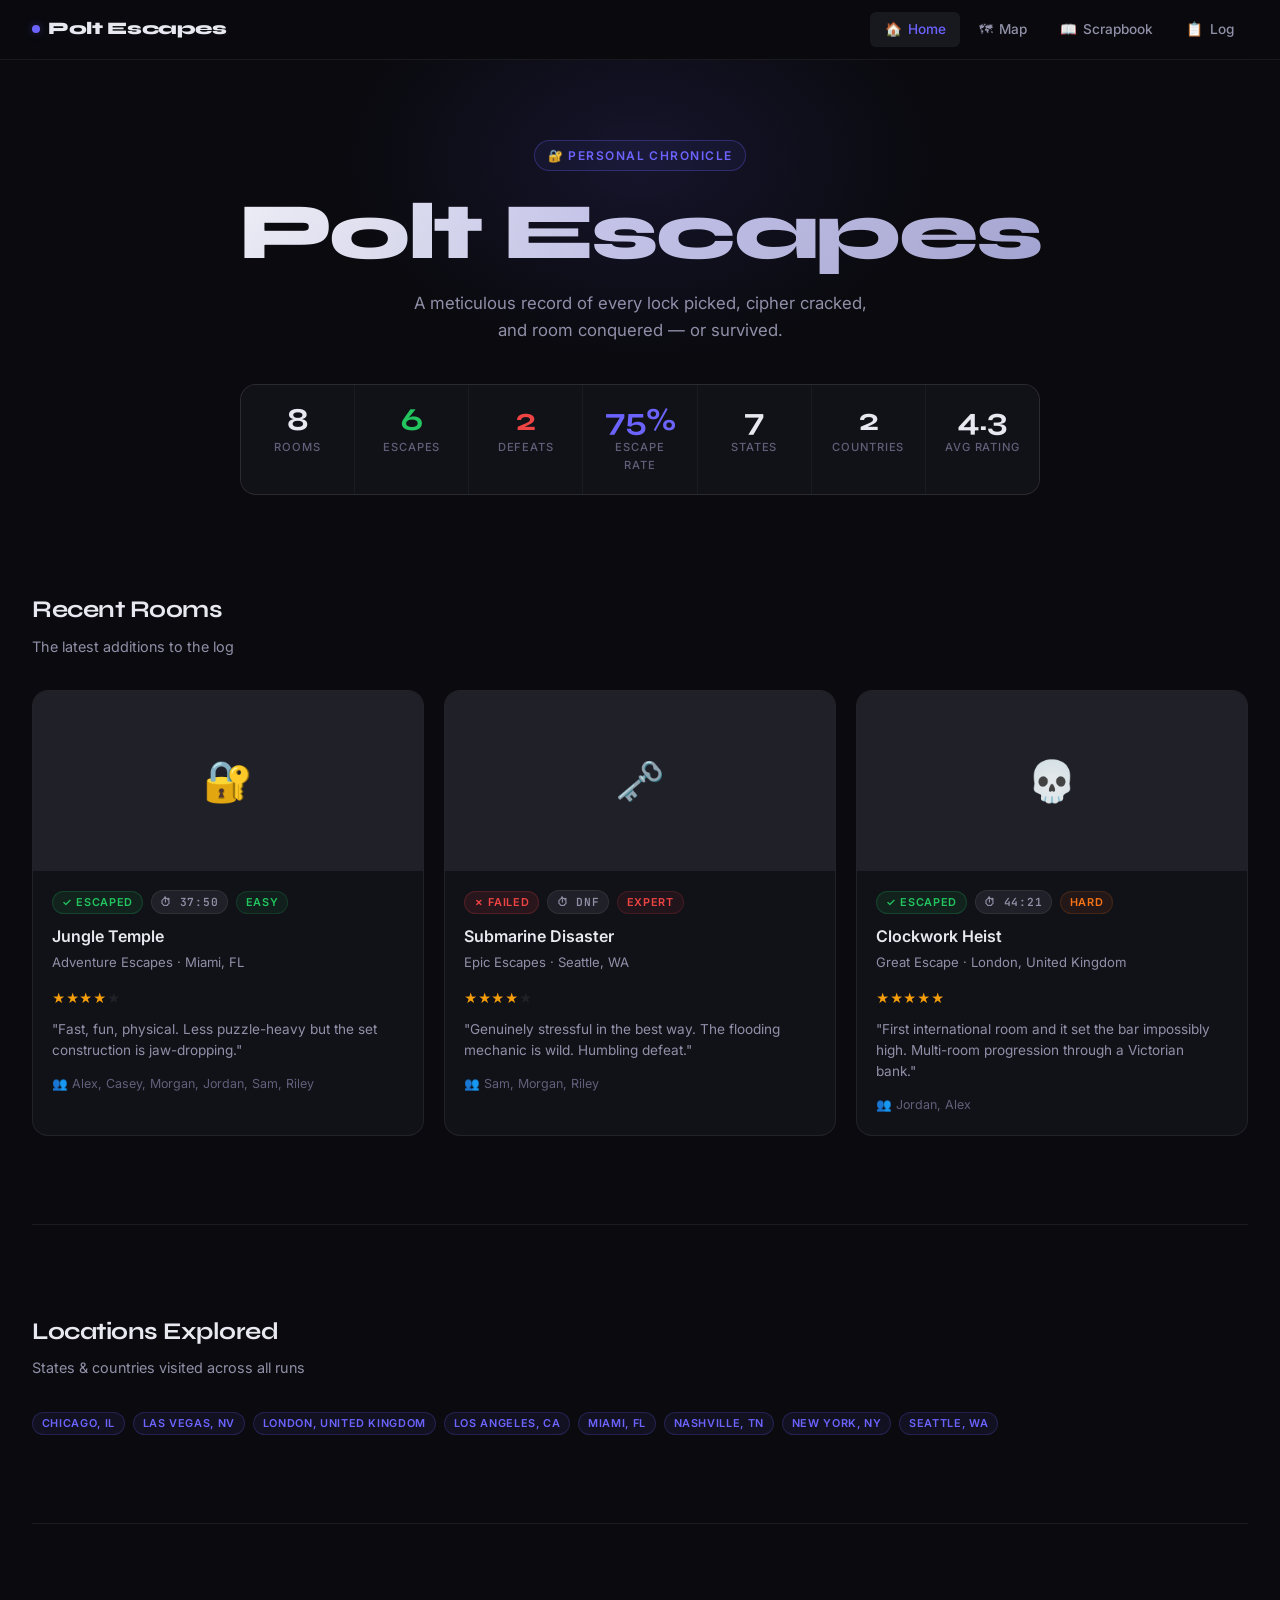
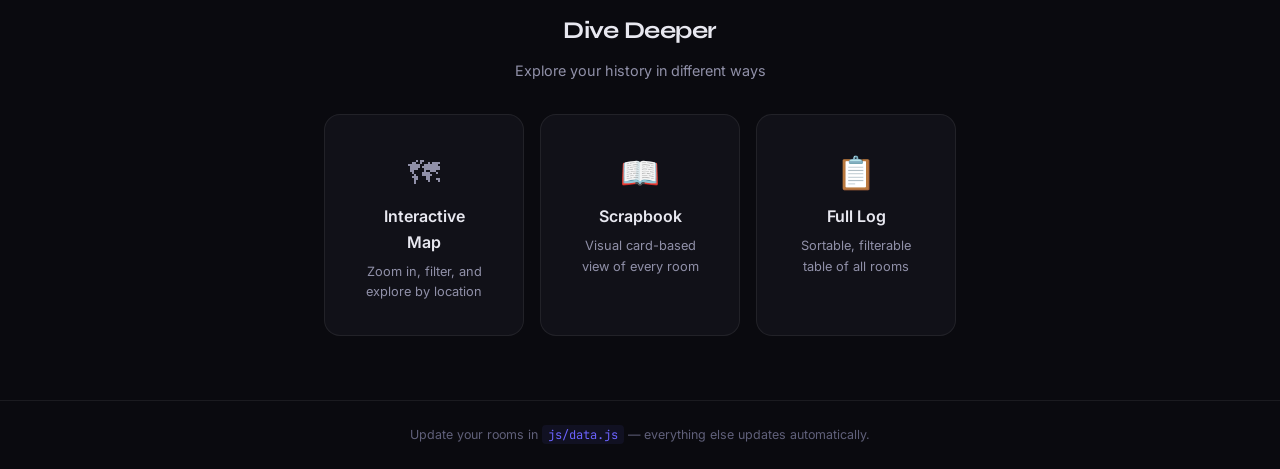
==== index.html @ 911dbf92 "Initial Commit" ====
<!DOCTYPE html>
<html lang="en">
<head>
  <meta charset="UTF-8">
  <meta name="viewport" content="width=device-width, initial-scale=1.0">
  <title>Polt Escapes</title>
  <link rel="stylesheet" href="css/style.css">
</head>
<body>
<div class="page">

  <div class="hero">
    <div class="hero-eyebrow">🔐 Personal Chronicle</div>
    <h1>Polt Escapes</h1>
    <p>A meticulous record of every lock picked, cipher cracked, and room conquered — or survived.</p>
    <div class="stats-row" id="stats-row"></div>
  </div>

  <div class="container">

    <section class="section">
      <div class="section-title">Recent Rooms</div>
      <div class="section-sub">The latest additions to the log</div>
      <div class="grid-3" id="recent-grid"></div>
    </section>

    <hr class="divider">

    <section class="section">
      <div class="section-title">Locations Explored</div>
      <div class="section-sub">States &amp; countries visited across all runs</div>
      <div id="locations-list" style="display:flex;gap:0.5rem;flex-wrap:wrap;"></div>
    </section>

    <hr class="divider">

    <section class="section" style="text-align:center;padding-bottom:4rem;">
      <div class="section-title" style="margin-bottom:0.5rem;">Dive Deeper</div>
      <div class="section-sub">Explore your history in different ways</div>
      <div style="display:flex;gap:1rem;justify-content:center;flex-wrap:wrap;margin-top:1.5rem;">
        <a href="pages/map.html" class="cta-card">
          <span style="font-size:2rem;">🗺</span>
          <strong>Interactive Map</strong>
          <span>Zoom in, filter, and explore by location</span>
        </a>
        <a href="pages/scrapbook.html" class="cta-card">
          <span style="font-size:2rem;">📖</span>
          <strong>Scrapbook</strong>
          <span>Visual card-based view of every room</span>
        </a>
        <a href="pages/log.html" class="cta-card">
          <span style="font-size:2rem;">📋</span>
          <strong>Full Log</strong>
          <span>Sortable, filterable table of all rooms</span>
        </a>
      </div>
    </section>

  </div>
</div>

<footer>
  Update your rooms in <code>js/data.js</code> — everything else updates automatically.
</footer>

<script src="js/data.js"></script>
<script src="js/nav.js"></script>
<script src="js/utils.js"></script>
<script>
injectNav('');

document.addEventListener('DOMContentLoaded', () => {
  // Stats
  const s = computeStats();
  document.getElementById('stats-row').innerHTML = `
    <div class="stat-cell"><div class="num">${s.total}</div><div class="lbl">Rooms</div></div>
    <div class="stat-cell"><div class="num success">${s.escaped}</div><div class="lbl">Escapes</div></div>
    <div class="stat-cell"><div class="num fail">${s.failed}</div><div class="lbl">Defeats</div></div>
    <div class="stat-cell"><div class="num accent">${s.rate}%</div><div class="lbl">Escape Rate</div></div>
    <div class="stat-cell"><div class="num">${s.states}</div><div class="lbl">States</div></div>
    <div class="stat-cell"><div class="num">${s.countries}</div><div class="lbl">Countries</div></div>
    <div class="stat-cell"><div class="num">${s.avgRating}</div><div class="lbl">Avg Rating</div></div>
  `;

  // Recent rooms (last 3)
  const recent = [...ROOMS].sort((a, b) => b.date.localeCompare(a.date)).slice(0, 3);
  document.getElementById('recent-grid').innerHTML = recent.map((r, i) => `
    <div class="card">
      <div class="card-img">${r.photo ? `<img src="${r.photo}" alt="${r.name}" style="width:100%;height:180px;object-fit:cover;">` : roomEmoji(i)}</div>
      <div class="card-content">
        <div class="card-meta">
          ${outcomeBadge(r.outcome)}
          ${timeBadge(r.time)}
          ${difficultyBadge(r.difficulty)}
        </div>
        <div class="card-title-text">${r.name}</div>
        <div class="card-venue">${r.venue} · ${locationStr(r)}</div>
        ${r.rating ? starsHTML(r.rating) : ''}
        ${r.review ? `<div class="card-review" style="margin-top:0.6rem;">"${r.review}"</div>` : ''}
        ${r.group?.length ? `<div class="card-crew" style="margin-top:0.6rem;">👥 ${r.group.join(', ')}</div>` : ''}
      </div>
    </div>
  `).join('');

  // Locations
  const locs = [...new Set(ROOMS.map(r => [r.city, r.state || r.country].filter(Boolean).join(', ')))].sort();
  document.getElementById('locations-list').innerHTML = locs.map(l =>
    `<span class="badge badge-loc">${l}</span>`).join('');
});
</script>

<style>
.cta-card {
  display: flex;
  flex-direction: column;
  align-items: center;
  gap: 0.4rem;
  padding: 2rem 2.5rem;
  background: var(--bg-1);
  border: 1px solid var(--border);
  border-radius: var(--radius-lg);
  color: var(--text);
  text-align: center;
  width: 200px;
  transition: border-color var(--transition), transform var(--transition), box-shadow var(--transition);
}
.cta-card:hover {
  border-color: var(--accent);
  transform: translateY(-3px);
  box-shadow: 0 0 24px rgba(108,99,255,0.15);
}
.cta-card strong { font-size: 1rem; font-weight: 600; }
.cta-card span { font-size: 0.8rem; color: var(--text-2); }
</style>
</body>
</html>
---- css/style.css ----
@import url('https://fonts.googleapis.com/css2?family=Inter:wght@300;400;500;600;700&family=Syne:wght@600;700;800&family=JetBrains+Mono:wght@400;500&display=swap');

/* ===================== TOKENS ===================== */
:root {
  --bg:          #0a0a0f;
  --bg-1:        #111118;
  --bg-2:        #18181f;
  --bg-3:        #202028;
  --border:      rgba(255,255,255,0.07);
  --border-hi:   rgba(255,255,255,0.14);
  --text:        #e8e8f0;
  --text-2:      #9090a8;
  --text-3:      #60607a;
  --accent:      #6c63ff;
  --accent-glow: rgba(108,99,255,0.35);
  --accent-2:    #00d4aa;
  --success:     #22c55e;
  --fail:        #ef4444;
  --gold:        #f59e0b;
  --nav-h:       60px;
  --radius:      10px;
  --radius-lg:   16px;
  --transition:  0.18s ease;
}

/* ===================== RESET ===================== */
*, *::before, *::after { box-sizing: border-box; margin: 0; padding: 0; }
html { scroll-behavior: smooth; }
body {
  background: var(--bg);
  color: var(--text);
  font-family: 'Inter', system-ui, sans-serif;
  font-size: 15px;
  line-height: 1.6;
  min-height: 100vh;
  -webkit-font-smoothing: antialiased;
}
a { color: inherit; text-decoration: none; }
img { display: block; max-width: 100%; }
button { cursor: pointer; font-family: inherit; }

/* ===================== SCROLLBAR ===================== */
::-webkit-scrollbar { width: 6px; height: 6px; }
::-webkit-scrollbar-track { background: var(--bg-1); }
::-webkit-scrollbar-thumb { background: var(--bg-3); border-radius: 99px; }

/* ===================== NAV ===================== */
.nav {
  position: fixed;
  top: 0; left: 0; right: 0;
  height: var(--nav-h);
  background: rgba(10,10,15,0.85);
  backdrop-filter: blur(16px);
  -webkit-backdrop-filter: blur(16px);
  border-bottom: 1px solid var(--border);
  z-index: 1000;
  display: flex;
  align-items: center;
  padding: 0 2rem;
  gap: 2rem;
}

.nav-logo {
  font-family: 'Syne', sans-serif;
  font-weight: 800;
  font-size: 1.1rem;
  letter-spacing: -0.02em;
  color: var(--text);
  display: flex;
  align-items: center;
  gap: 0.5rem;
  margin-right: auto;
}

.nav-logo .dot {
  width: 8px; height: 8px;
  border-radius: 50%;
  background: var(--accent);
  box-shadow: 0 0 8px var(--accent-glow);
}

.nav-links {
  display: flex;
  gap: 0.25rem;
  list-style: none;
}

.nav-links a {
  display: flex;
  align-items: center;
  gap: 0.4rem;
  padding: 0.4rem 0.9rem;
  border-radius: 6px;
  font-size: 0.85rem;
  font-weight: 500;
  color: var(--text-2);
  transition: color var(--transition), background var(--transition);
}

.nav-links a:hover,
.nav-links a.active {
  color: var(--text);
  background: var(--bg-2);
}

.nav-links a.active {
  color: var(--accent);
}

/* ===================== PAGE WRAPPER ===================== */
.page {
  padding-top: var(--nav-h);
  min-height: 100vh;
}

/* ===================== HERO ===================== */
.hero {
  padding: 5rem 2rem 3rem;
  text-align: center;
  position: relative;
  overflow: hidden;
}

.hero::before {
  content: '';
  position: absolute;
  top: -100px; left: 50%; transform: translateX(-50%);
  width: 600px; height: 400px;
  background: radial-gradient(ellipse, rgba(108,99,255,0.12) 0%, transparent 70%);
  pointer-events: none;
}

.hero-eyebrow {
  display: inline-flex;
  align-items: center;
  gap: 0.5rem;
  font-size: 0.75rem;
  font-weight: 600;
  letter-spacing: 0.12em;
  text-transform: uppercase;
  color: var(--accent);
  margin-bottom: 1.2rem;
  padding: 0.3rem 0.8rem;
  border: 1px solid rgba(108,99,255,0.3);
  border-radius: 99px;
  background: rgba(108,99,255,0.06);
}

.hero h1 {
  font-family: 'Syne', sans-serif;
  font-weight: 800;
  font-size: clamp(2.5rem, 7vw, 5rem);
  letter-spacing: -0.03em;
  line-height: 1.05;
  background: linear-gradient(135deg, #fff 0%, #9090c8 100%);
  -webkit-background-clip: text;
  -webkit-text-fill-color: transparent;
  background-clip: text;
  margin-bottom: 1rem;
}

.hero p {
  font-size: 1.05rem;
  color: var(--text-2);
  max-width: 480px;
  margin: 0 auto 2.5rem;
}

/* ===================== STATS ROW ===================== */
.stats-row {
  display: flex;
  justify-content: center;
  gap: 1px;
  background: var(--border);
  border: 1px solid var(--border);
  border-radius: var(--radius-lg);
  overflow: hidden;
  max-width: 800px;
  margin: 0 auto;
}

.stat-cell {
  flex: 1;
  padding: 1.2rem 1rem;
  text-align: center;
  background: var(--bg-1);
  min-width: 100px;
}

.stat-cell .num {
  font-family: 'Syne', sans-serif;
  font-size: 2rem;
  font-weight: 700;
  letter-spacing: -0.03em;
  color: var(--text);
  line-height: 1;
  margin-bottom: 0.2rem;
}

.stat-cell .num.accent { color: var(--accent); }
.stat-cell .num.success { color: var(--success); }
.stat-cell .num.fail { color: var(--fail); }

.stat-cell .lbl {
  font-size: 0.7rem;
  font-weight: 500;
  letter-spacing: 0.08em;
  text-transform: uppercase;
  color: var(--text-3);
}

/* ===================== CONTAINER ===================== */
.container {
  max-width: 1280px;
  margin: 0 auto;
  padding: 0 2rem;
}

/* ===================== SECTION ===================== */
.section { padding: 3rem 0; }

.section-title {
  font-family: 'Syne', sans-serif;
  font-size: 1.5rem;
  font-weight: 700;
  letter-spacing: -0.02em;
  color: var(--text);
  margin-bottom: 0.35rem;
}

.section-sub {
  font-size: 0.9rem;
  color: var(--text-2);
  margin-bottom: 2rem;
}

/* ===================== CARDS ===================== */
.card {
  background: var(--bg-1);
  border: 1px solid var(--border);
  border-radius: var(--radius-lg);
  overflow: hidden;
  transition: border-color var(--transition), transform var(--transition), box-shadow var(--transition);
}

.card:hover {
  border-color: var(--border-hi);
  transform: translateY(-2px);
  box-shadow: 0 12px 40px rgba(0,0,0,0.4);
}

.card-img {
  width: 100%; height: 180px;
  object-fit: cover;
  background: var(--bg-3);
  display: flex;
  align-items: center;
  justify-content: center;
  font-size: 2.5rem;
  color: var(--text-3);
  letter-spacing: 0;
}

.card-content { padding: 1.2rem; }

.card-meta {
  display: flex;
  align-items: center;
  gap: 0.5rem;
  margin-bottom: 0.6rem;
  flex-wrap: wrap;
}

.card-title-text {
  font-weight: 600;
  font-size: 1rem;
  margin-bottom: 0.15rem;
  color: var(--text);
}

.card-venue {
  font-size: 0.82rem;
  color: var(--text-2);
  margin-bottom: 0.8rem;
}

.card-review {
  font-size: 0.85rem;
  color: var(--text-2);
  line-height: 1.55;
  margin-bottom: 0.8rem;
  display: -webkit-box;
  -webkit-line-clamp: 3;
  -webkit-box-orient: vertical;
  overflow: hidden;
}

.card-crew {
  font-size: 0.78rem;
  color: var(--text-3);
}

/* ===================== BADGES ===================== */
.badge {
  display: inline-flex;
  align-items: center;
  gap: 0.25rem;
  font-size: 0.68rem;
  font-weight: 600;
  letter-spacing: 0.06em;
  text-transform: uppercase;
  padding: 0.2rem 0.55rem;
  border-radius: 99px;
  border: 1px solid transparent;
  line-height: 1.4;
}

.badge-escaped {
  color: var(--success);
  background: rgba(34,197,94,0.1);
  border-color: rgba(34,197,94,0.2);
}

.badge-failed {
  color: var(--fail);
  background: rgba(239,68,68,0.1);
  border-color: rgba(239,68,68,0.2);
}

.badge-time {
  color: var(--text-2);
  background: var(--bg-3);
  border-color: var(--border);
  font-family: 'JetBrains Mono', monospace;
  font-size: 0.7rem;
}

.badge-diff-easy   { color: var(--success); background: rgba(34,197,94,0.08); border-color: rgba(34,197,94,0.15); }
.badge-diff-medium { color: var(--gold);    background: rgba(245,158,11,0.08); border-color: rgba(245,158,11,0.15); }
.badge-diff-hard   { color: #f97316;        background: rgba(249,115,22,0.08); border-color: rgba(249,115,22,0.15); }
.badge-diff-expert { color: var(--fail);    background: rgba(239,68,68,0.08);  border-color: rgba(239,68,68,0.15); }

.badge-loc {
  color: var(--accent);
  background: rgba(108,99,255,0.08);
  border-color: rgba(108,99,255,0.2);
}

/* ===================== STARS ===================== */
.stars { color: var(--gold); font-size: 0.8rem; letter-spacing: 0.05em; }
.stars .off { color: var(--bg-3); }

/* ===================== FILTERS ===================== */
.filters-bar {
  display: flex;
  gap: 0.75rem;
  flex-wrap: wrap;
  align-items: center;
  padding: 1rem 1.25rem;
  background: var(--bg-1);
  border: 1px solid var(--border);
  border-radius: var(--radius);
  margin-bottom: 1.5rem;
}

.filter-group {
  display: flex;
  align-items: center;
  gap: 0.5rem;
}

.filter-label {
  font-size: 0.72rem;
  font-weight: 600;
  letter-spacing: 0.08em;
  text-transform: uppercase;
  color: var(--text-3);
  white-space: nowrap;
}

.filter-input,
.filter-select {
  background: var(--bg-2);
  border: 1px solid var(--border);
  border-radius: 6px;
  color: var(--text);
  font-family: 'Inter', sans-serif;
  font-size: 0.85rem;
  padding: 0.4rem 0.7rem;
  outline: none;
  transition: border-color var(--transition);
  appearance: none;
}

.filter-select {
  padding-right: 1.8rem;
  background-image: url("data:image/svg+xml,%3Csvg xmlns='http://www.w3.org/2000/svg' width='10' height='6'%3E%3Cpath d='M0 0l5 6 5-6z' fill='%2360607a'/%3E%3C/svg%3E");
  background-repeat: no-repeat;
  background-position: right 0.6rem center;
  cursor: pointer;
}

.filter-input:focus, .filter-select:focus {
  border-color: var(--accent);
  box-shadow: 0 0 0 3px var(--accent-glow);
}

.filter-input { min-width: 200px; }

.filter-count {
  margin-left: auto;
  font-size: 0.78rem;
  color: var(--text-3);
  font-variant-numeric: tabular-nums;
}

/* ===================== TABLE ===================== */
.table-wrap { overflow-x: auto; border-radius: var(--radius); border: 1px solid var(--border); }

table { width: 100%; border-collapse: collapse; }

thead {
  background: var(--bg-2);
  border-bottom: 1px solid var(--border);
}

th {
  font-size: 0.7rem;
  font-weight: 600;
  letter-spacing: 0.1em;
  text-transform: uppercase;
  color: var(--text-3);
  padding: 0.75rem 1.1rem;
  text-align: left;
  white-space: nowrap;
  cursor: pointer;
  user-select: none;
  transition: color var(--transition);
}

th:hover { color: var(--text); }
th.sort-asc::after  { content: '  ↑'; }
th.sort-desc::after { content: '  ↓'; }

td {
  padding: 0.85rem 1.1rem;
  border-bottom: 1px solid var(--border);
  font-size: 0.9rem;
  vertical-align: middle;
}

tr:last-child td { border-bottom: none; }
tr:hover td { background: rgba(255,255,255,0.02); }

.td-room strong { display: block; font-weight: 500; margin-bottom: 0.1rem; }
.td-room span { font-size: 0.8rem; color: var(--text-2); font-style: italic; }
.td-date { font-family: 'JetBrains Mono', monospace; font-size: 0.8rem; color: var(--text-2); white-space: nowrap; }
.td-loc { font-size: 0.82rem; color: var(--text-2); }
.td-time { font-family: 'JetBrains Mono', monospace; font-size: 0.82rem; }

/* ===================== GRID LAYOUTS ===================== */
.grid-3 {
  display: grid;
  grid-template-columns: repeat(auto-fill, minmax(300px, 1fr));
  gap: 1.25rem;
}

/* ===================== EMPTY STATE ===================== */
.empty {
  text-align: center;
  padding: 4rem 2rem;
  color: var(--text-3);
}

.empty .icon { font-size: 2.5rem; margin-bottom: 1rem; opacity: 0.4; }
.empty p { font-size: 0.9rem; }

/* ===================== CHIP TAGS ===================== */
.tags { display: flex; gap: 0.4rem; flex-wrap: wrap; }

/* ===================== DIVIDER ===================== */
.divider {
  border: none;
  border-top: 1px solid var(--border);
  margin: 2.5rem 0;
}

/* ===================== FOOTER ===================== */
footer {
  border-top: 1px solid var(--border);
  padding: 1.5rem 2rem;
  text-align: center;
  font-size: 0.78rem;
  color: var(--text-3);
}

footer code {
  font-family: 'JetBrains Mono', monospace;
  color: var(--accent);
  background: rgba(108,99,255,0.08);
  padding: 0.1rem 0.4rem;
  border-radius: 4px;
  font-size: 0.75rem;
}

/* ===================== RESPONSIVE ===================== */
@media (max-width: 680px) {
  .nav-links a span { display: none; }
  .hero { padding: 3.5rem 1.25rem 2rem; }
  .stats-row { flex-wrap: wrap; }
  .stat-cell { min-width: 80px; }
  .container { padding: 0 1.25rem; }
  .filters-bar { flex-direction: column; align-items: flex-start; }
  .filter-input { min-width: 0; width: 100%; }
  .filter-count { margin-left: 0; }
}
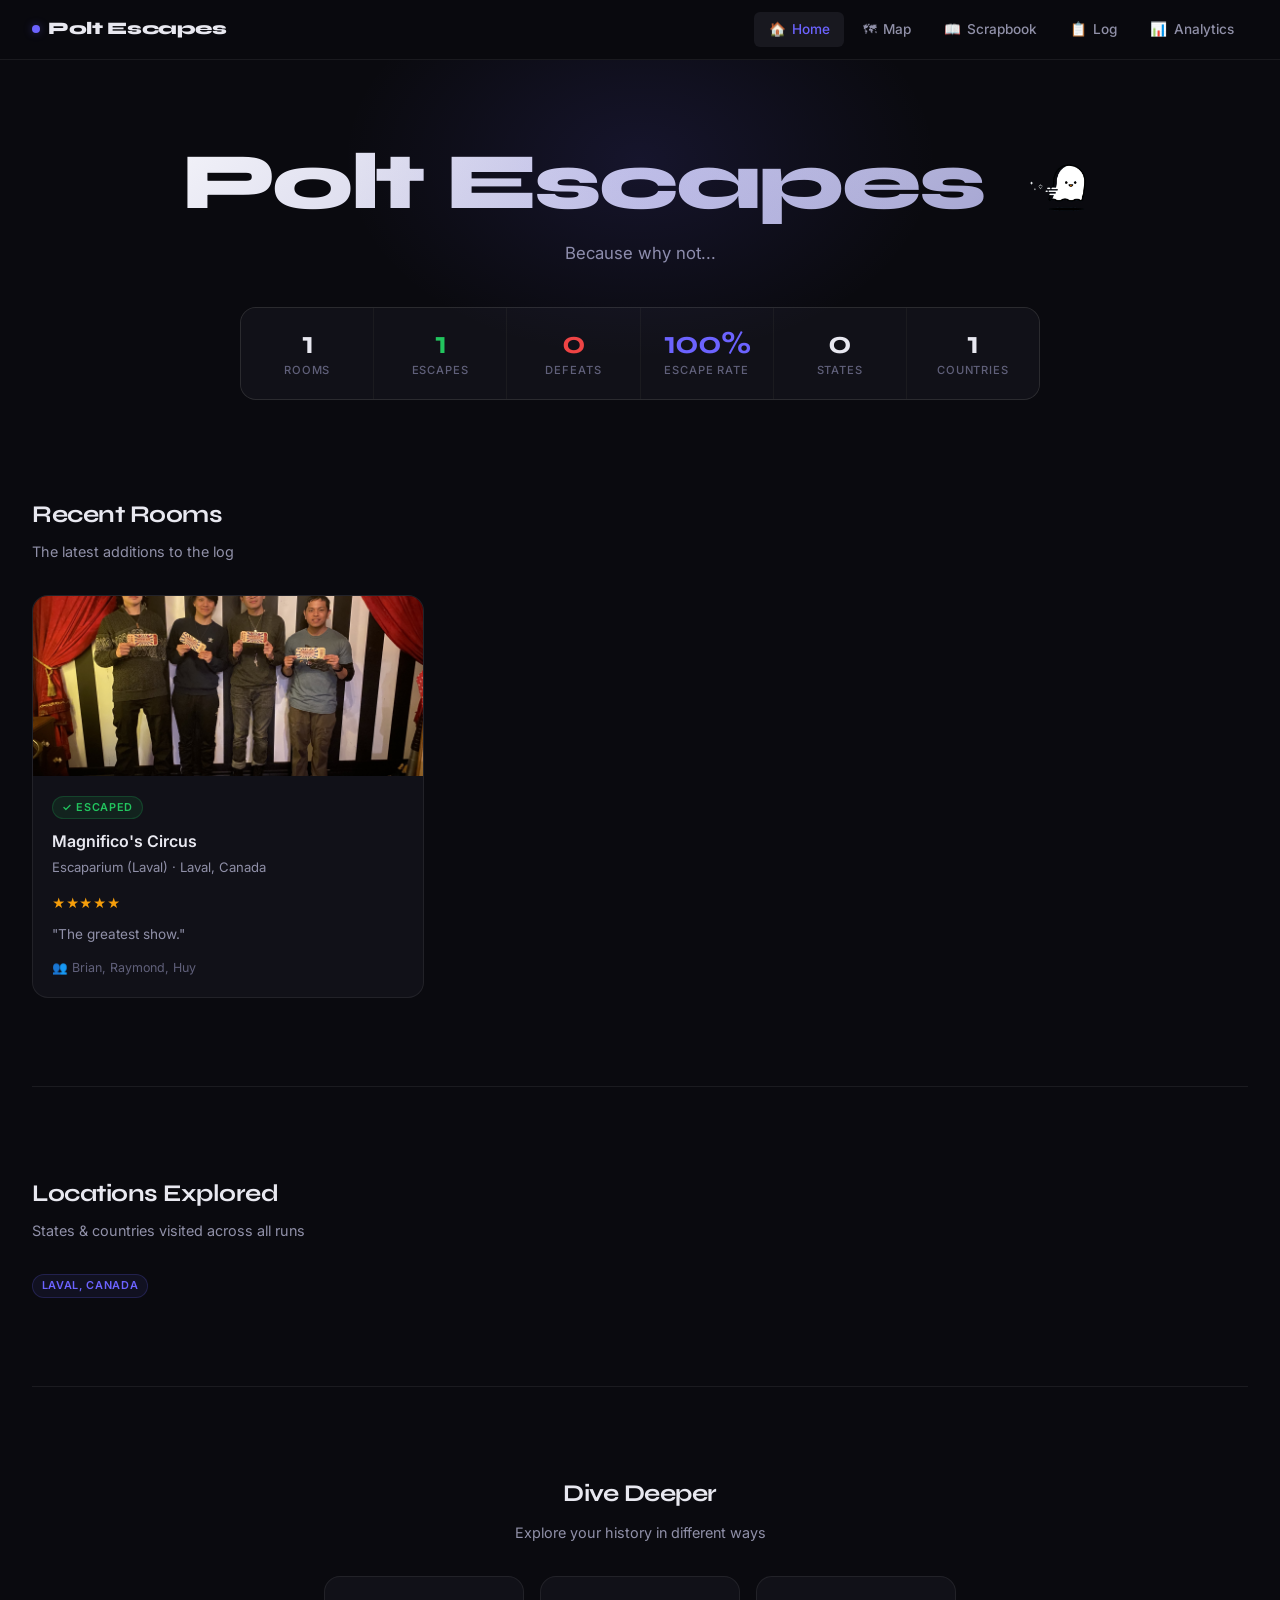
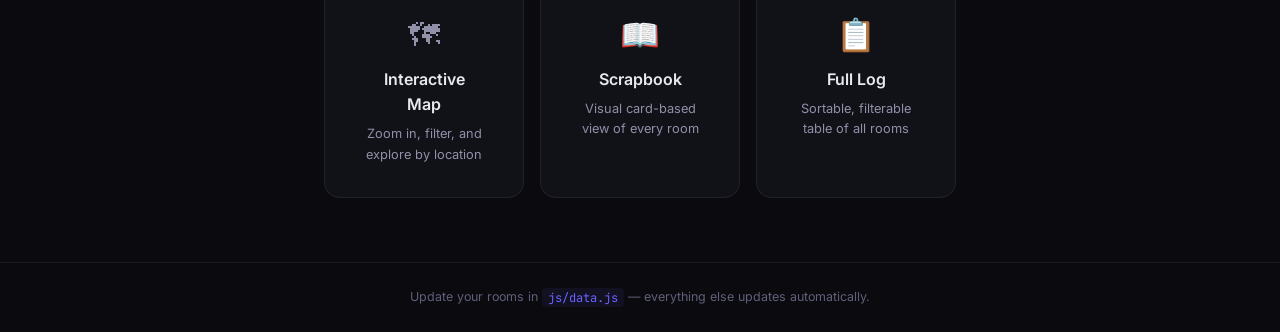
==== commit be38b762: "Clear useless info, add animation" ====
--- a/index.html
+++ b/index.html
@@ -10,9 +10,12 @@
 <div class="page">
 
   <div class="hero">
-    <div class="hero-eyebrow">🔐 Personal Chronicle</div>
-    <h1>Polt Escapes</h1>
-    <p>A meticulous record of every lock picked, cipher cracked, and room conquered — or survived.</p>
+    <!-- <div class="hero-eyebrow">🔐 Personal Chronicle</div> -->
+    <h1>
+      Polt Escapes
+      <img src="images/ghost.png" alt="ghost" class="ghost" style="height: 0.85em; vertical-align: middle; margin-left: 0.3em; display: inline-block;">
+    </h1>
+    <p>Because why not...</p>
     <div class="stats-row" id="stats-row"></div>
   </div>
 
@@ -79,7 +82,6 @@
     <div class="stat-cell"><div class="num accent">${s.rate}%</div><div class="lbl">Escape Rate</div></div>
     <div class="stat-cell"><div class="num">${s.states}</div><div class="lbl">States</div></div>
     <div class="stat-cell"><div class="num">${s.countries}</div><div class="lbl">Countries</div></div>
-    <div class="stat-cell"><div class="num">${s.avgRating}</div><div class="lbl">Avg Rating</div></div>
   `;
 
   // Recent rooms (last 3)
--- a/css/style.css
+++ b/css/style.css
@@ -166,6 +166,12 @@
   margin: 0 auto 2.5rem;
 }
 
+@keyframes haunt {
+  0%, 100% { transform: translateY(0); opacity: 0.6; }
+  50%       { transform: translateY(-10px); opacity: 1; }
+}
+.ghost { animation: haunt 3s ease-in-out infinite; }
+
 /* ===================== STATS ROW ===================== */
 .stats-row {
   display: flex;
@@ -221,7 +227,7 @@
 
 .section-title {
   font-family: 'Syne', sans-serif;
-  font-size: 1.5rem;
+  font-size: 1.5rem; /*1.5 is default*/
   font-weight: 700;
   letter-spacing: -0.02em;
   color: var(--text);
@@ -272,7 +278,7 @@
 }
 
 .card-title-text {
-  font-weight: 600;
+  font-weight: 600; 
   font-size: 1rem;
   margin-bottom: 0.15rem;
   color: var(--text);
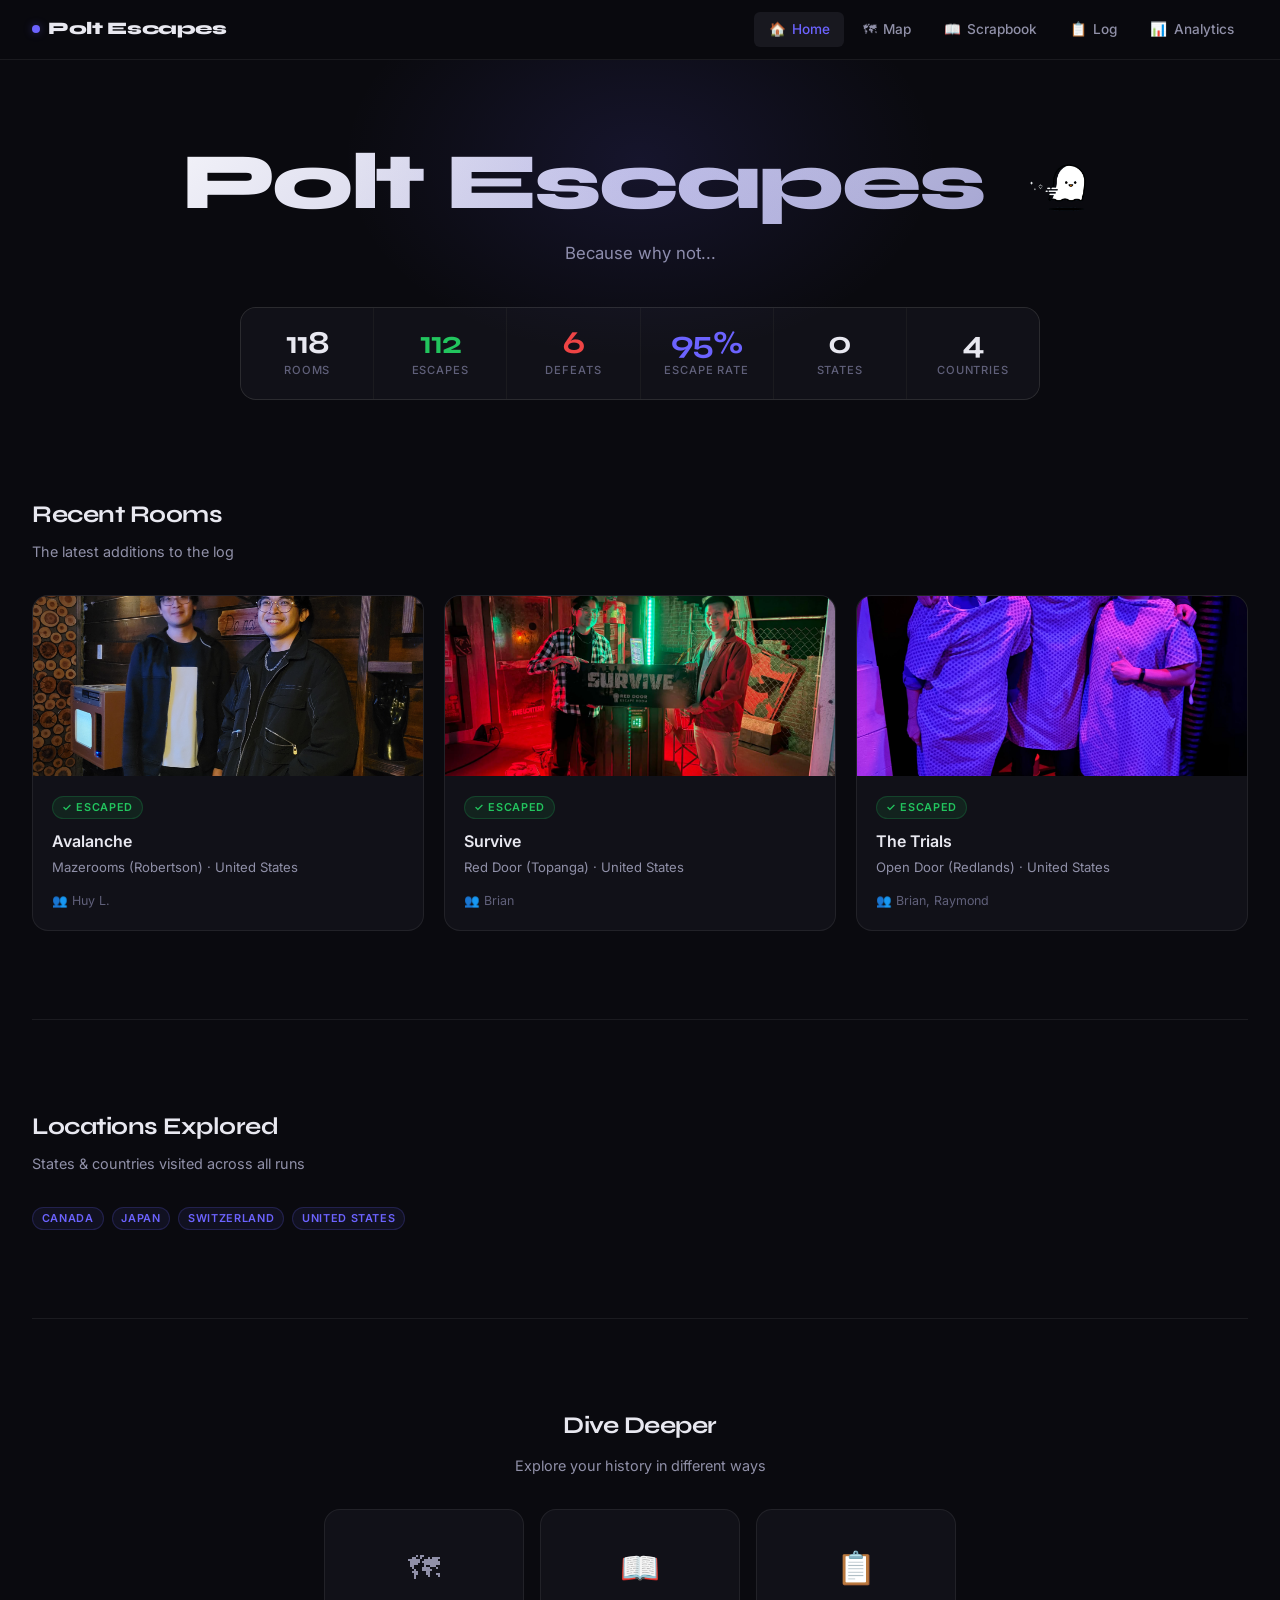
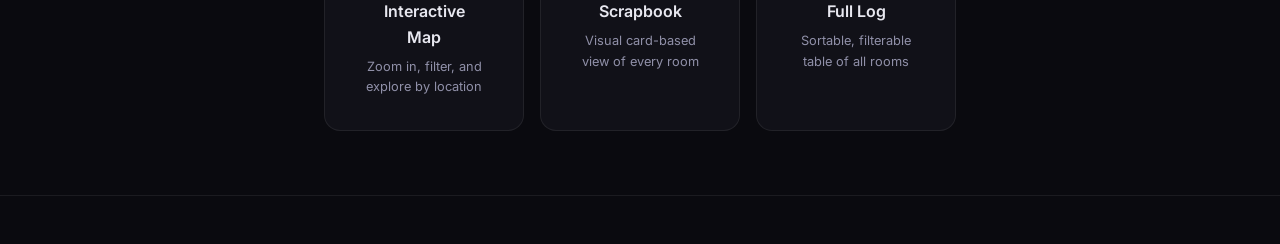
==== commit 79c5d5ba: "Working version with pictures" ====
--- a/index.html
+++ b/index.html
@@ -63,7 +63,7 @@
 </div>
 
 <footer>
-  Update your rooms in <code>js/data.js</code> — everything else updates automatically.
+  <!-- Update your rooms in <code>js/data.js</code> — everything else updates automatically. -->
 </footer>
 
 <script src="js/data.js"></script>
@@ -85,7 +85,9 @@
   `;
 
   // Recent rooms (last 3)
-  const recent = [...ROOMS].sort((a, b) => b.date.localeCompare(a.date)).slice(0, 3);
+  const recent = [...ROOMS].sort((a, b) => 
+  b.date.localeCompare(a.date) || String(b.id).localeCompare(String(a.id), undefined, {numeric: true})
+).slice(0, 3);
   document.getElementById('recent-grid').innerHTML = recent.map((r, i) => `
     <div class="card">
       <div class="card-img">${r.photo ? `<img src="${r.photo}" alt="${r.name}" style="width:100%;height:180px;object-fit:cover;">` : roomEmoji(i)}</div>
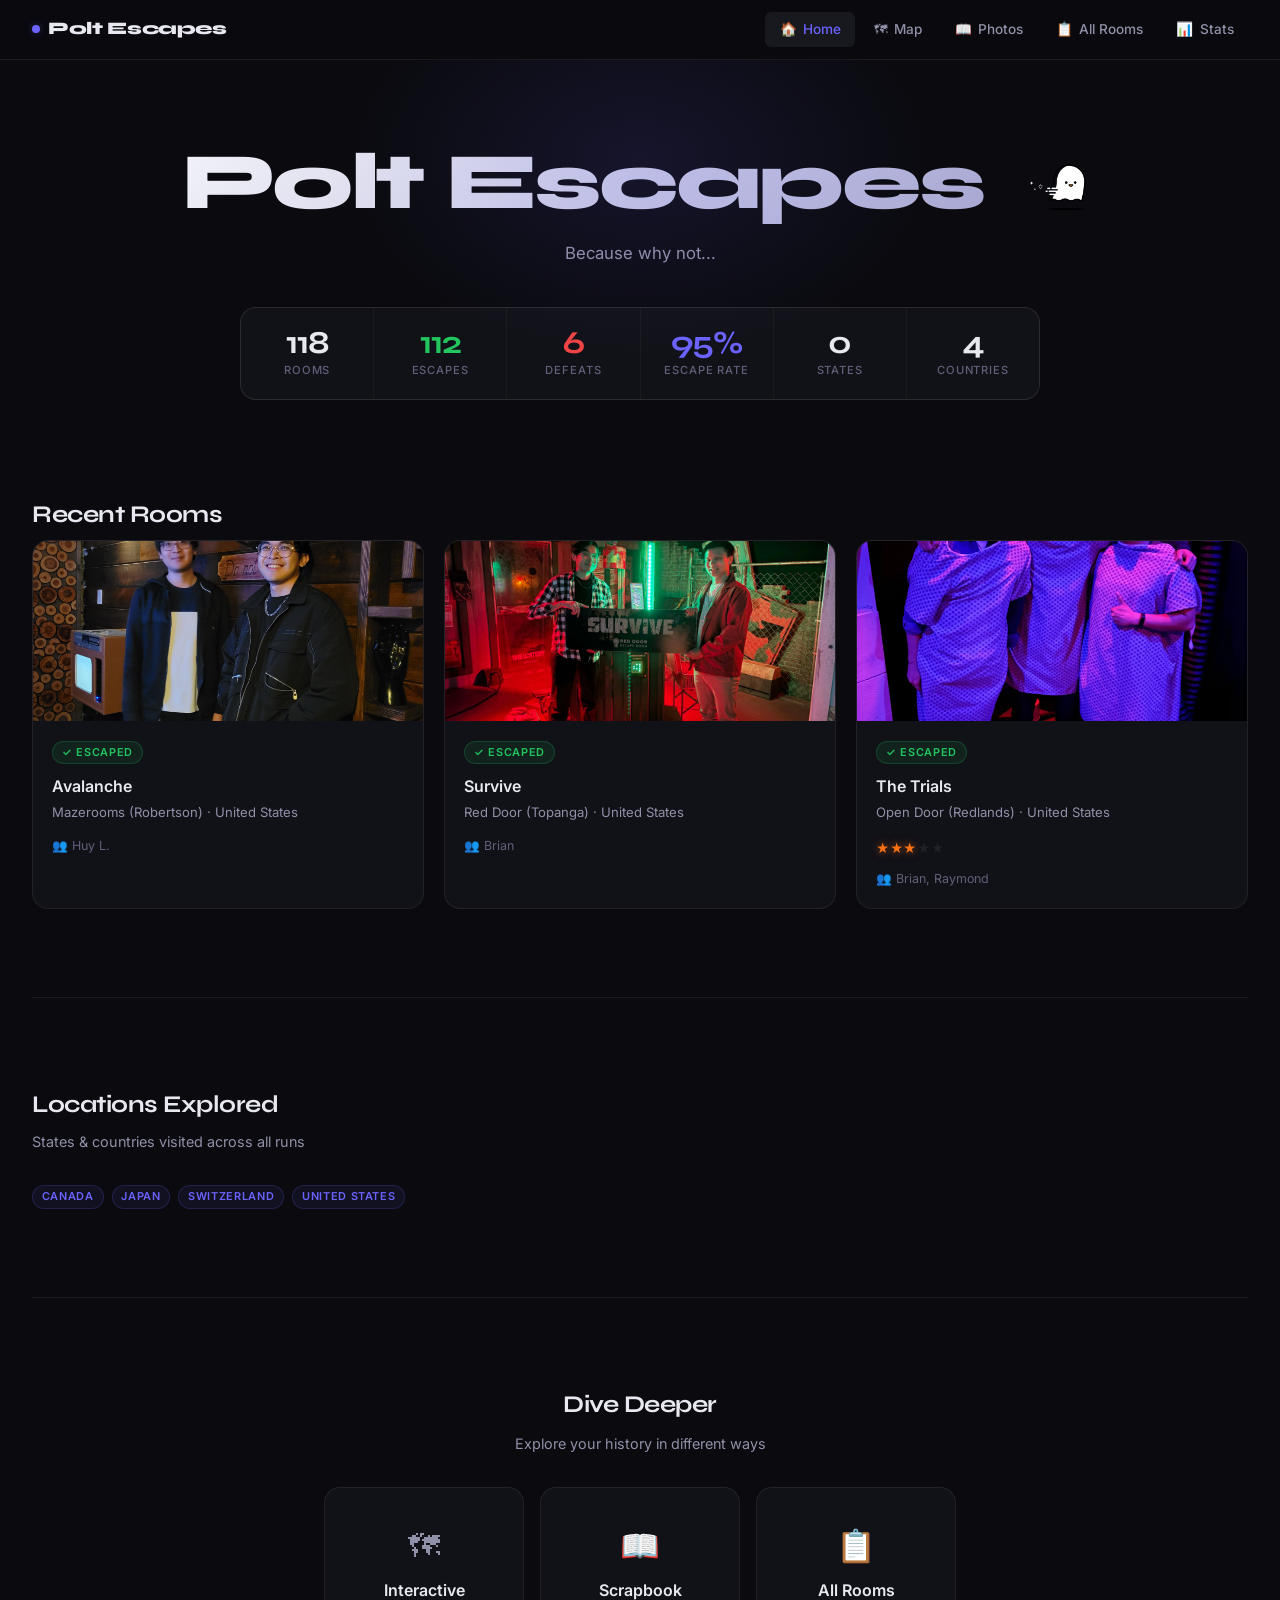
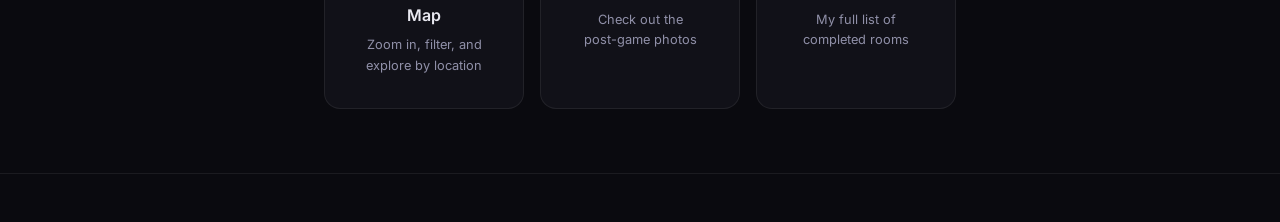
==== commit 686e1962: "Update colors" ====
--- a/index.html
+++ b/index.html
@@ -23,7 +23,7 @@
 
     <section class="section">
       <div class="section-title">Recent Rooms</div>
-      <div class="section-sub">The latest additions to the log</div>
+      <!-- <div class="section-sub">The latest additions to the log</div> -->
       <div class="grid-3" id="recent-grid"></div>
     </section>
 
@@ -49,12 +49,12 @@
         <a href="pages/scrapbook.html" class="cta-card">
           <span style="font-size:2rem;">📖</span>
           <strong>Scrapbook</strong>
-          <span>Visual card-based view of every room</span>
+          <span>Check out the post-game photos</span>
         </a>
         <a href="pages/log.html" class="cta-card">
           <span style="font-size:2rem;">📋</span>
-          <strong>Full Log</strong>
-          <span>Sortable, filterable table of all rooms</span>
+          <strong>All Rooms</strong>
+          <span>My full list of completed rooms</span>
         </a>
       </div>
     </section>
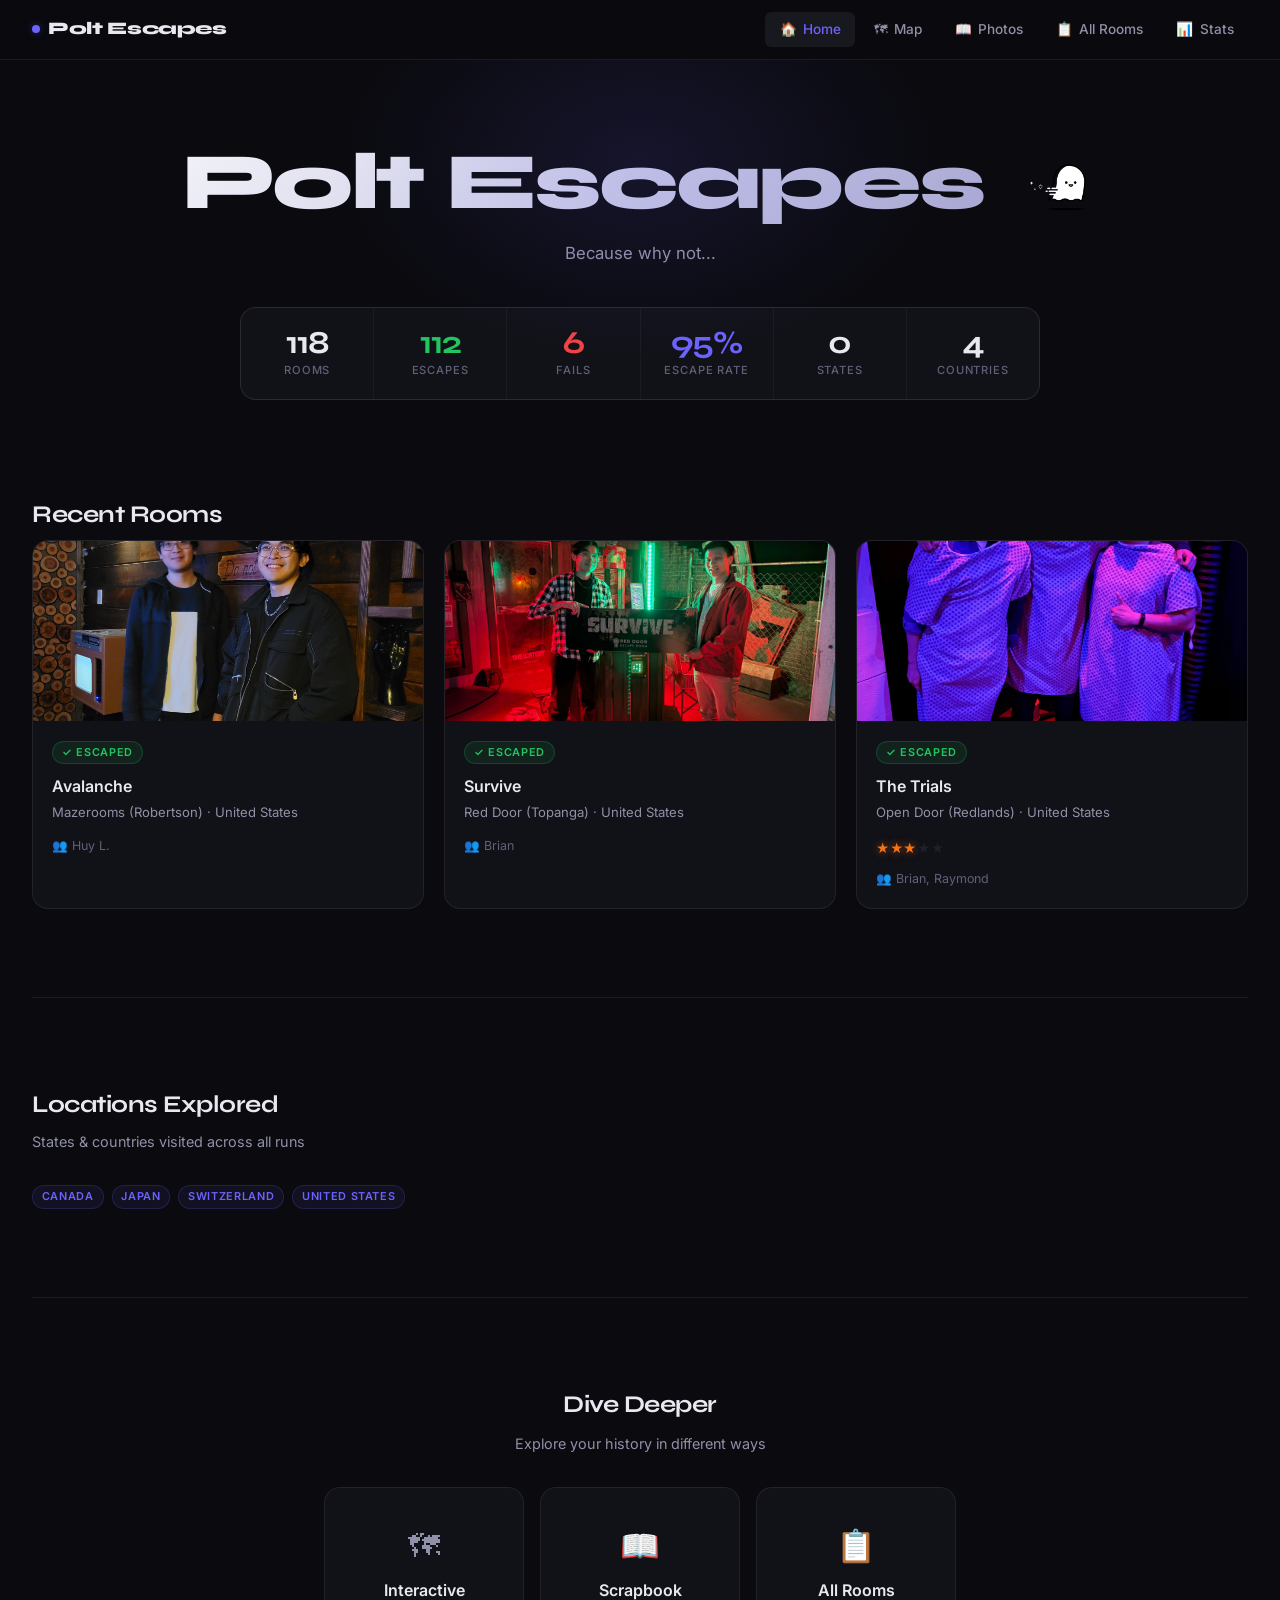
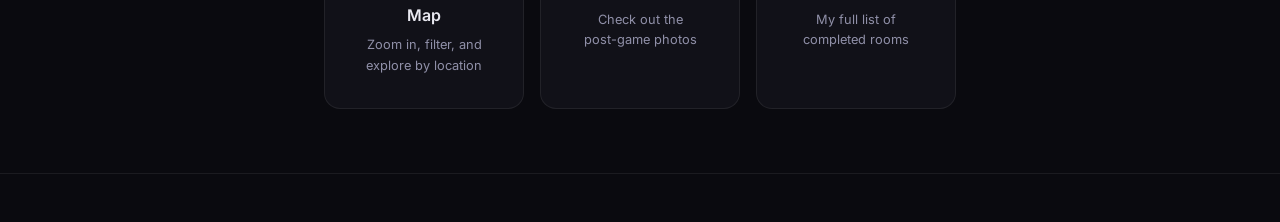
==== commit bcf009f4: "Update terminology" ====
--- a/index.html
+++ b/index.html
@@ -78,7 +78,7 @@
   document.getElementById('stats-row').innerHTML = `
     <div class="stat-cell"><div class="num">${s.total}</div><div class="lbl">Rooms</div></div>
     <div class="stat-cell"><div class="num success">${s.escaped}</div><div class="lbl">Escapes</div></div>
-    <div class="stat-cell"><div class="num fail">${s.failed}</div><div class="lbl">Defeats</div></div>
+    <div class="stat-cell"><div class="num fail">${s.failed}</div><div class="lbl">Fails</div></div>
     <div class="stat-cell"><div class="num accent">${s.rate}%</div><div class="lbl">Escape Rate</div></div>
     <div class="stat-cell"><div class="num">${s.states}</div><div class="lbl">States</div></div>
     <div class="stat-cell"><div class="num">${s.countries}</div><div class="lbl">Countries</div></div>
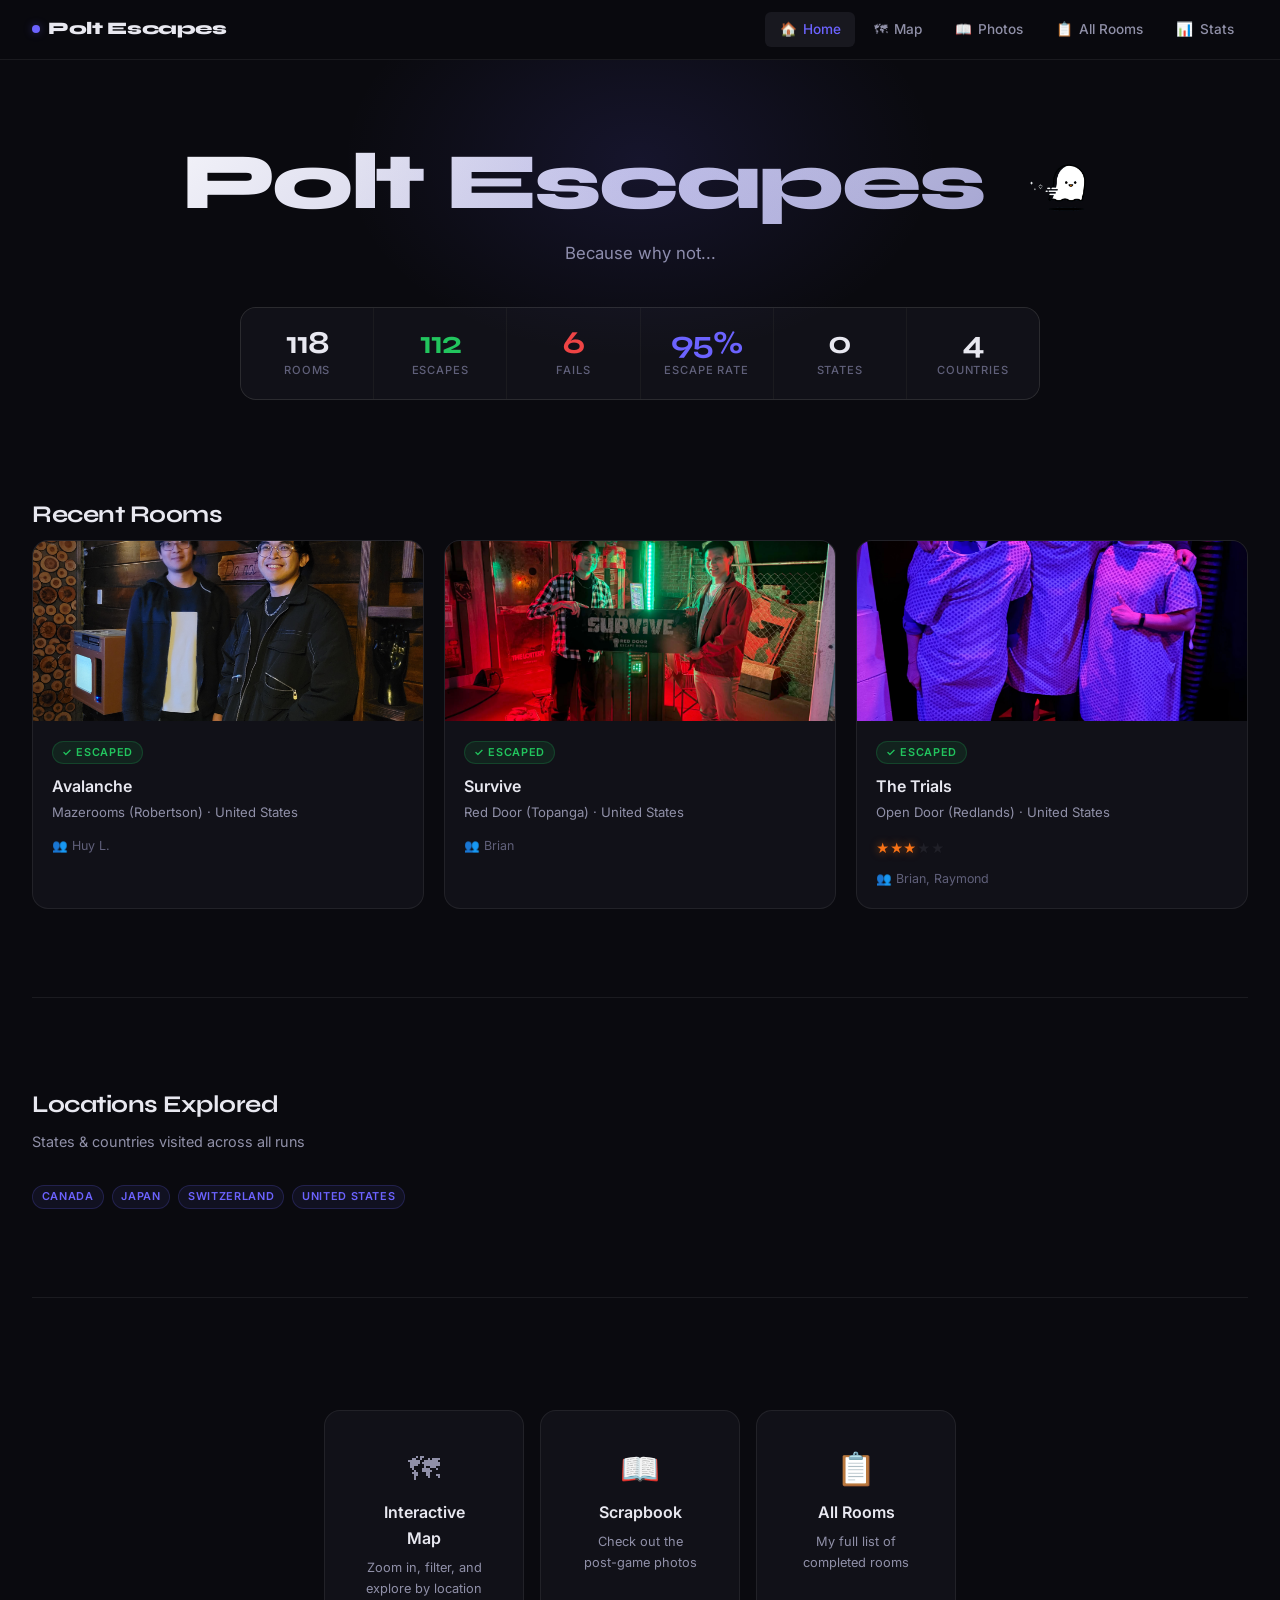
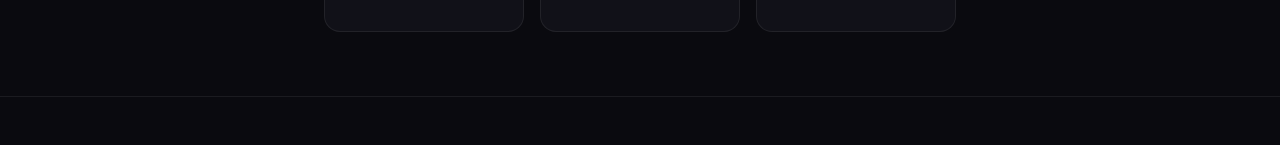
==== commit 1164700e: "Clean up main page" ====
--- a/index.html
+++ b/index.html
@@ -38,8 +38,8 @@
     <hr class="divider">
 
     <section class="section" style="text-align:center;padding-bottom:4rem;">
-      <div class="section-title" style="margin-bottom:0.5rem;">Dive Deeper</div>
-      <div class="section-sub">Explore your history in different ways</div>
+      <!-- <div class="section-title" style="margin-bottom:0.5rem;">Dive Deeper</div>
+      <div class="section-sub">Explore your history in different ways</div> -->
       <div style="display:flex;gap:1rem;justify-content:center;flex-wrap:wrap;margin-top:1.5rem;">
         <a href="pages/map.html" class="cta-card">
           <span style="font-size:2rem;">🗺</span>
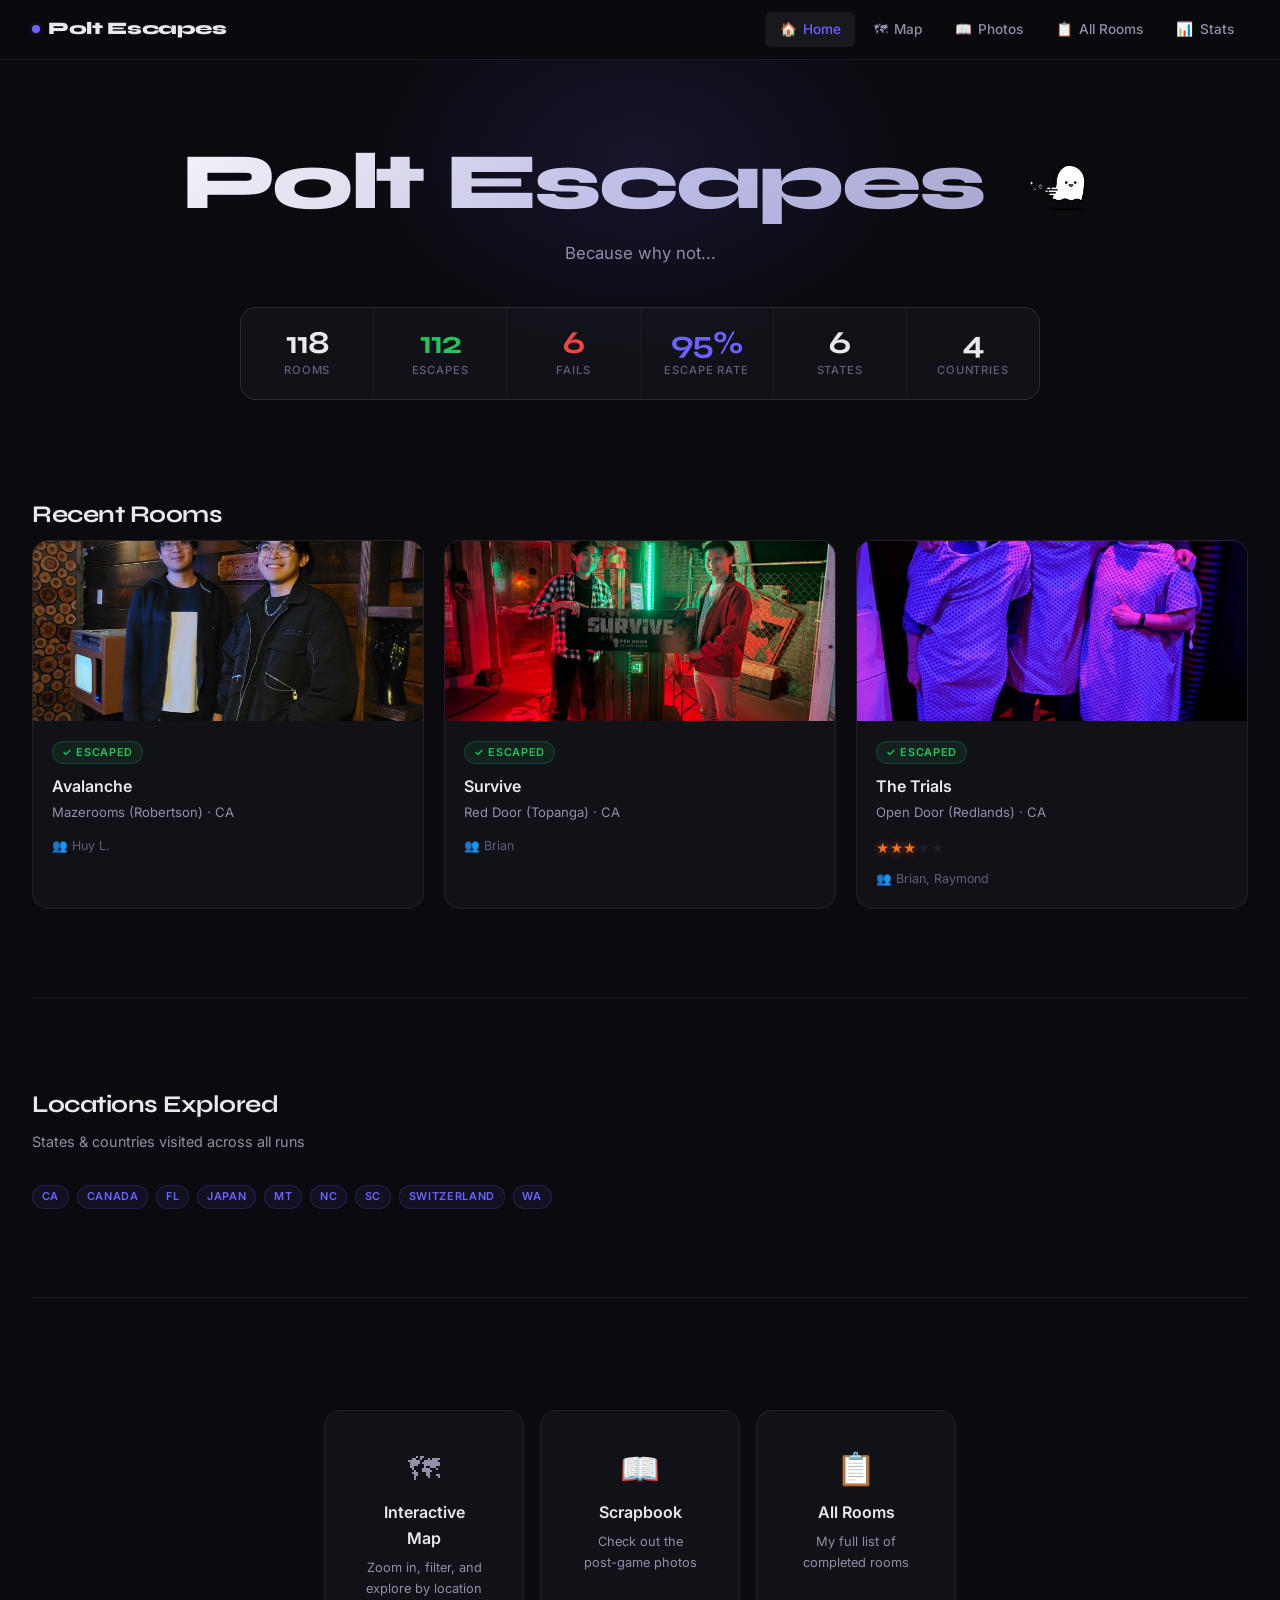
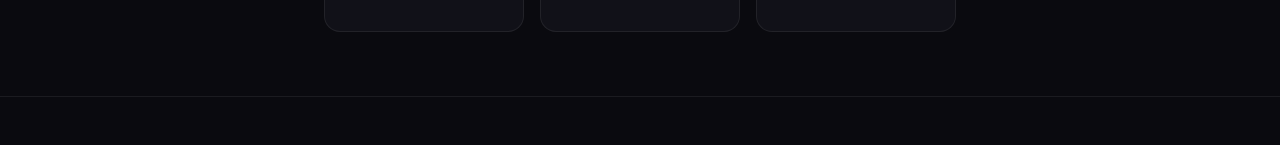
==== commit 05bcf3bd: "Add full picture clicking + animation" ====
--- a/index.html
+++ b/index.html
@@ -70,6 +70,17 @@
 <script src="js/nav.js"></script>
 <script src="js/utils.js"></script>
 <script>
+
+function openLightbox(src) {
+  const lb  = document.getElementById('lightbox');
+  const img = document.getElementById('lightbox-img');
+  img.src      = src;
+  lb.style.display = 'flex';
+  lb.style.animation = 'none';
+  lb.offsetHeight; // force reflow
+  lb.style.animation = 'fadeIn 0.25s ease';
+}
+
 injectNav('');
 
 document.addEventListener('DOMContentLoaded', () => {
@@ -89,7 +100,7 @@
   b.date.localeCompare(a.date) || String(b.id).localeCompare(String(a.id), undefined, {numeric: true})
 ).slice(0, 3);
   document.getElementById('recent-grid').innerHTML = recent.map((r, i) => `
-    <div class="card">
+    <div class="card" onclick="openLightbox('${r.photo}')" style="cursor:pointer;">
       <div class="card-img">${r.photo ? `<img src="${r.photo}" alt="${r.name}" style="width:100%;height:180px;object-fit:cover;">` : roomEmoji(i)}</div>
       <div class="card-content">
         <div class="card-meta">
@@ -102,9 +113,12 @@
         ${r.rating ? starsHTML(r.rating) : ''}
         ${r.review ? `<div class="card-review" style="margin-top:0.6rem;">"${r.review}"</div>` : ''}
         ${r.group?.length ? `<div class="card-crew" style="margin-top:0.6rem;">👥 ${r.group.join(', ')}</div>` : ''}
+        
       </div>
     </div>
   `).join('');
+
+  
 
   // Locations
   const locs = [...new Set(ROOMS.map(r => [r.city, r.state || r.country].filter(Boolean).join(', ')))].sort();
@@ -135,6 +149,29 @@
 }
 .cta-card strong { font-size: 1rem; font-weight: 600; }
 .cta-card span { font-size: 0.8rem; color: var(--text-2); }
+
+@keyframes fadeIn {
+  from { opacity: 0; }
+  to   { opacity: 1; }
+}
+
+#lightbox {
+  animation: fadeIn 0.25s ease;
+}
 </style>
+
+<div id="lightbox" onclick="this.style.display='none'" style="
+  display:none;
+  position:fixed;
+  inset:0;
+  background:rgba(0,0,0,0.9);
+  z-index:9999;
+  cursor:pointer;
+  align-items:center;
+  justify-content:center;
+">
+  <img id="lightbox-img" style="max-width:90vw;max-height:90vh;object-fit:contain;border-radius:8px;box-shadow:0 0 60px rgba(0,0,0,0.8);">
+  <div style="position:absolute;top:1.5rem;right:1.5rem;color:white;font-size:1.5rem;opacity:0.6;">✕</div>
+</div>
 </body>
 </html>
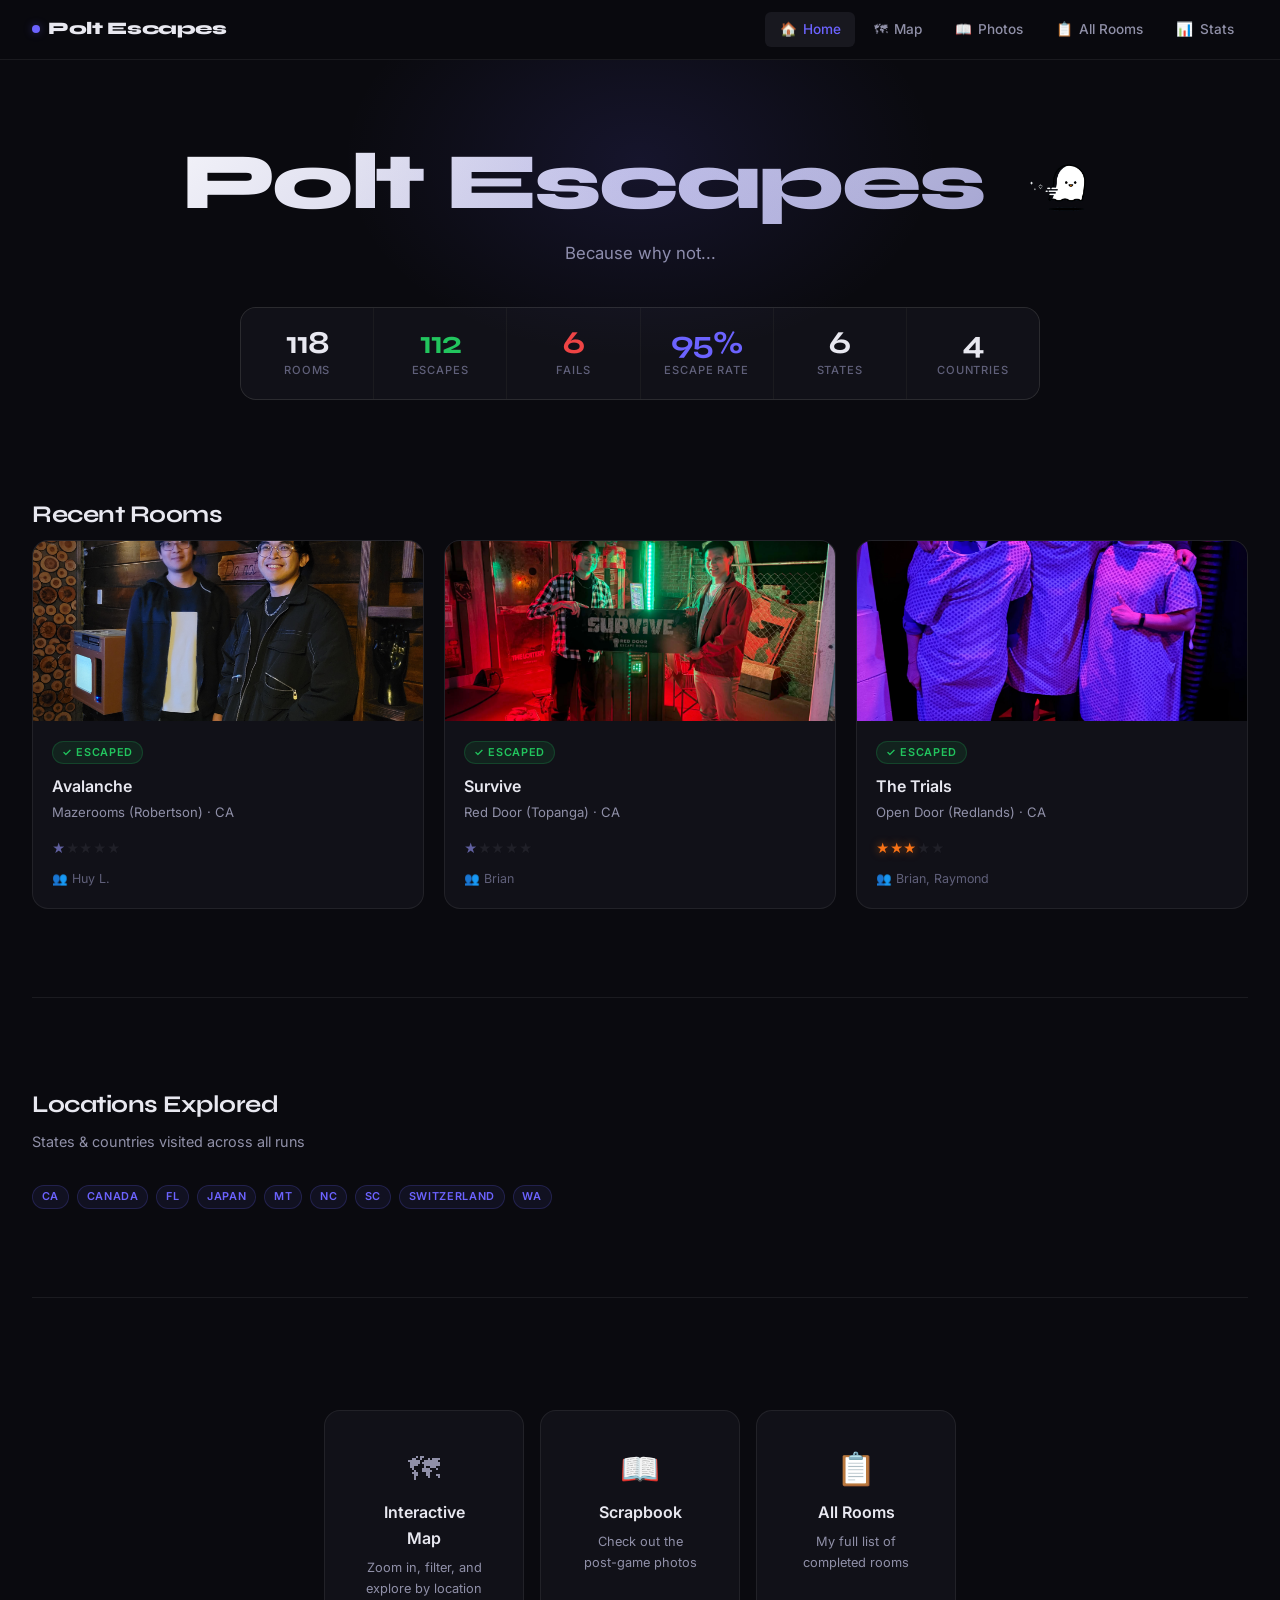
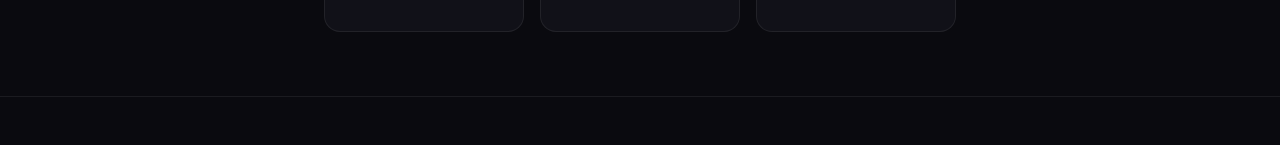
==== commit 41dba013: "Add tab icon" ====
--- a/index.html
+++ b/index.html
@@ -1,6 +1,7 @@
 <!DOCTYPE html>
 <html lang="en">
 <head>
+  <link rel="icon" type="image/png" href="images/ghost.png">
   <meta charset="UTF-8">
   <meta name="viewport" content="width=device-width, initial-scale=1.0">
   <title>Polt Escapes</title>
